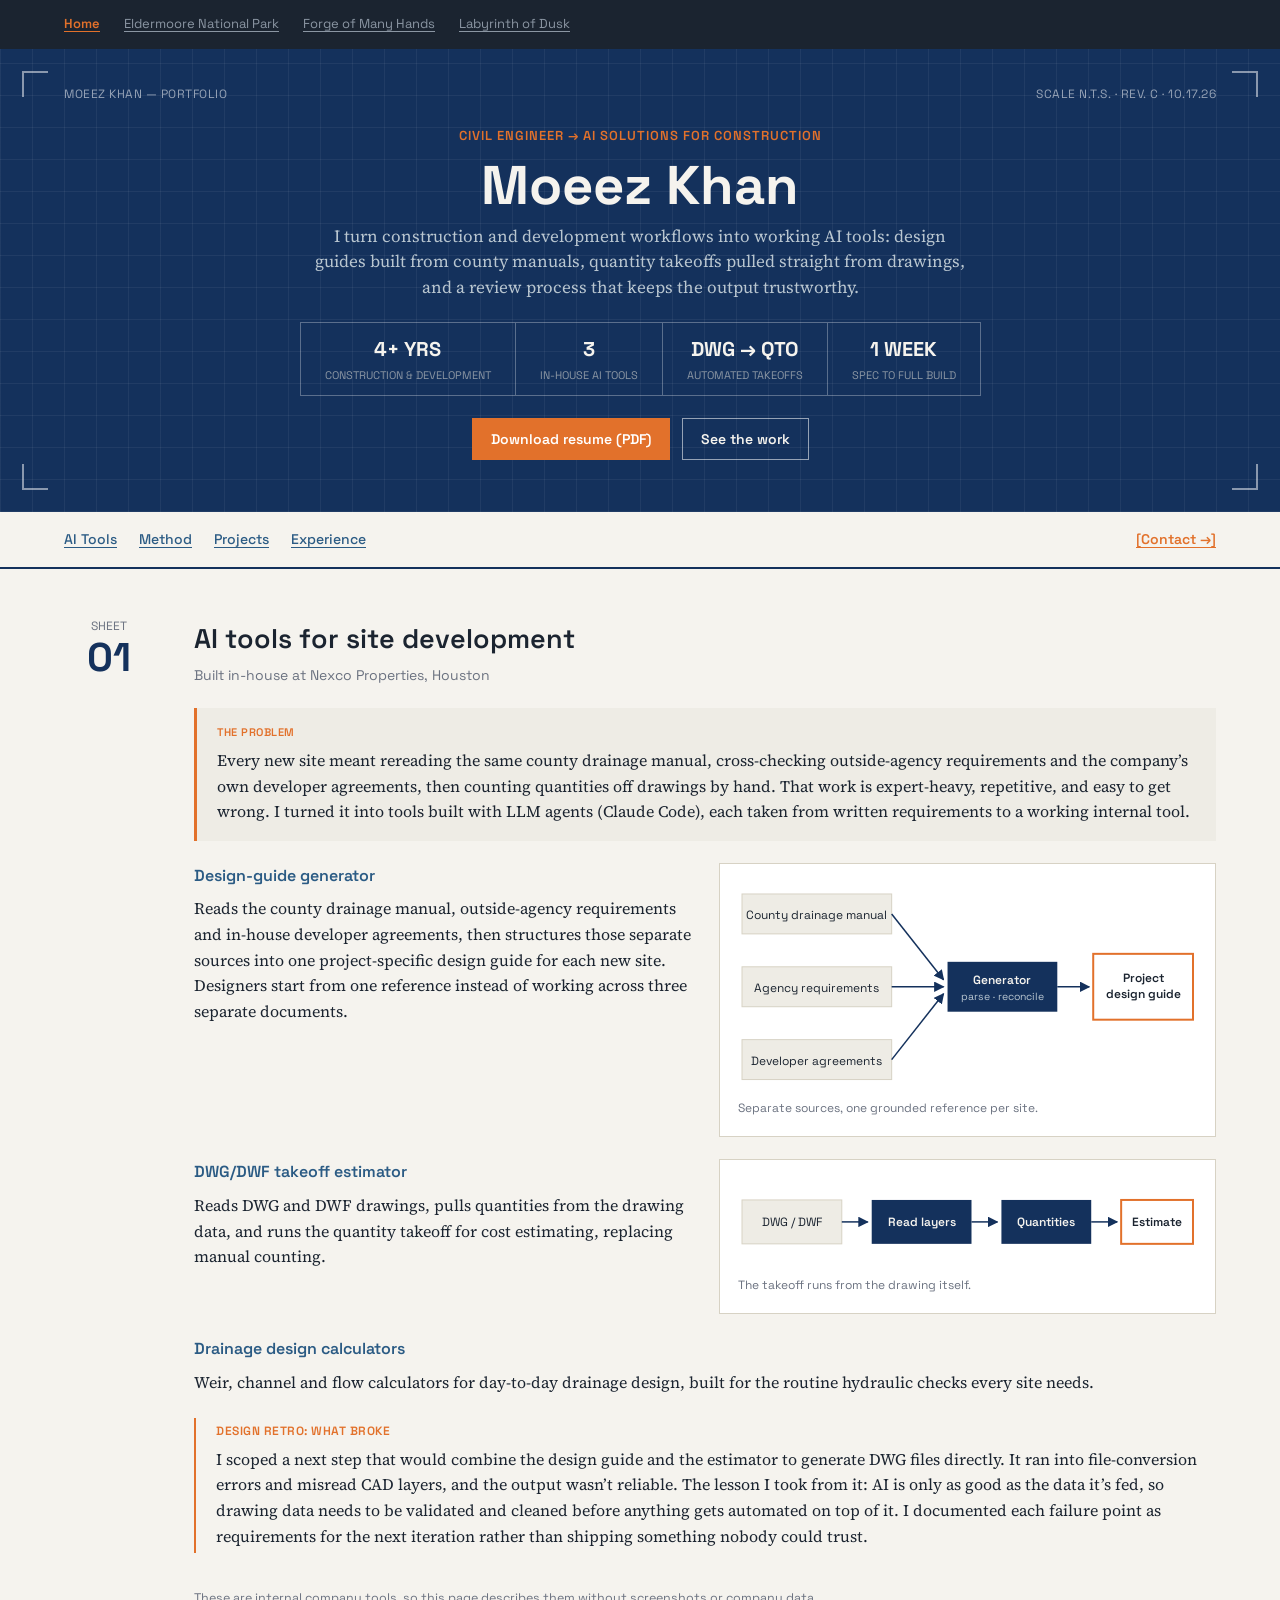
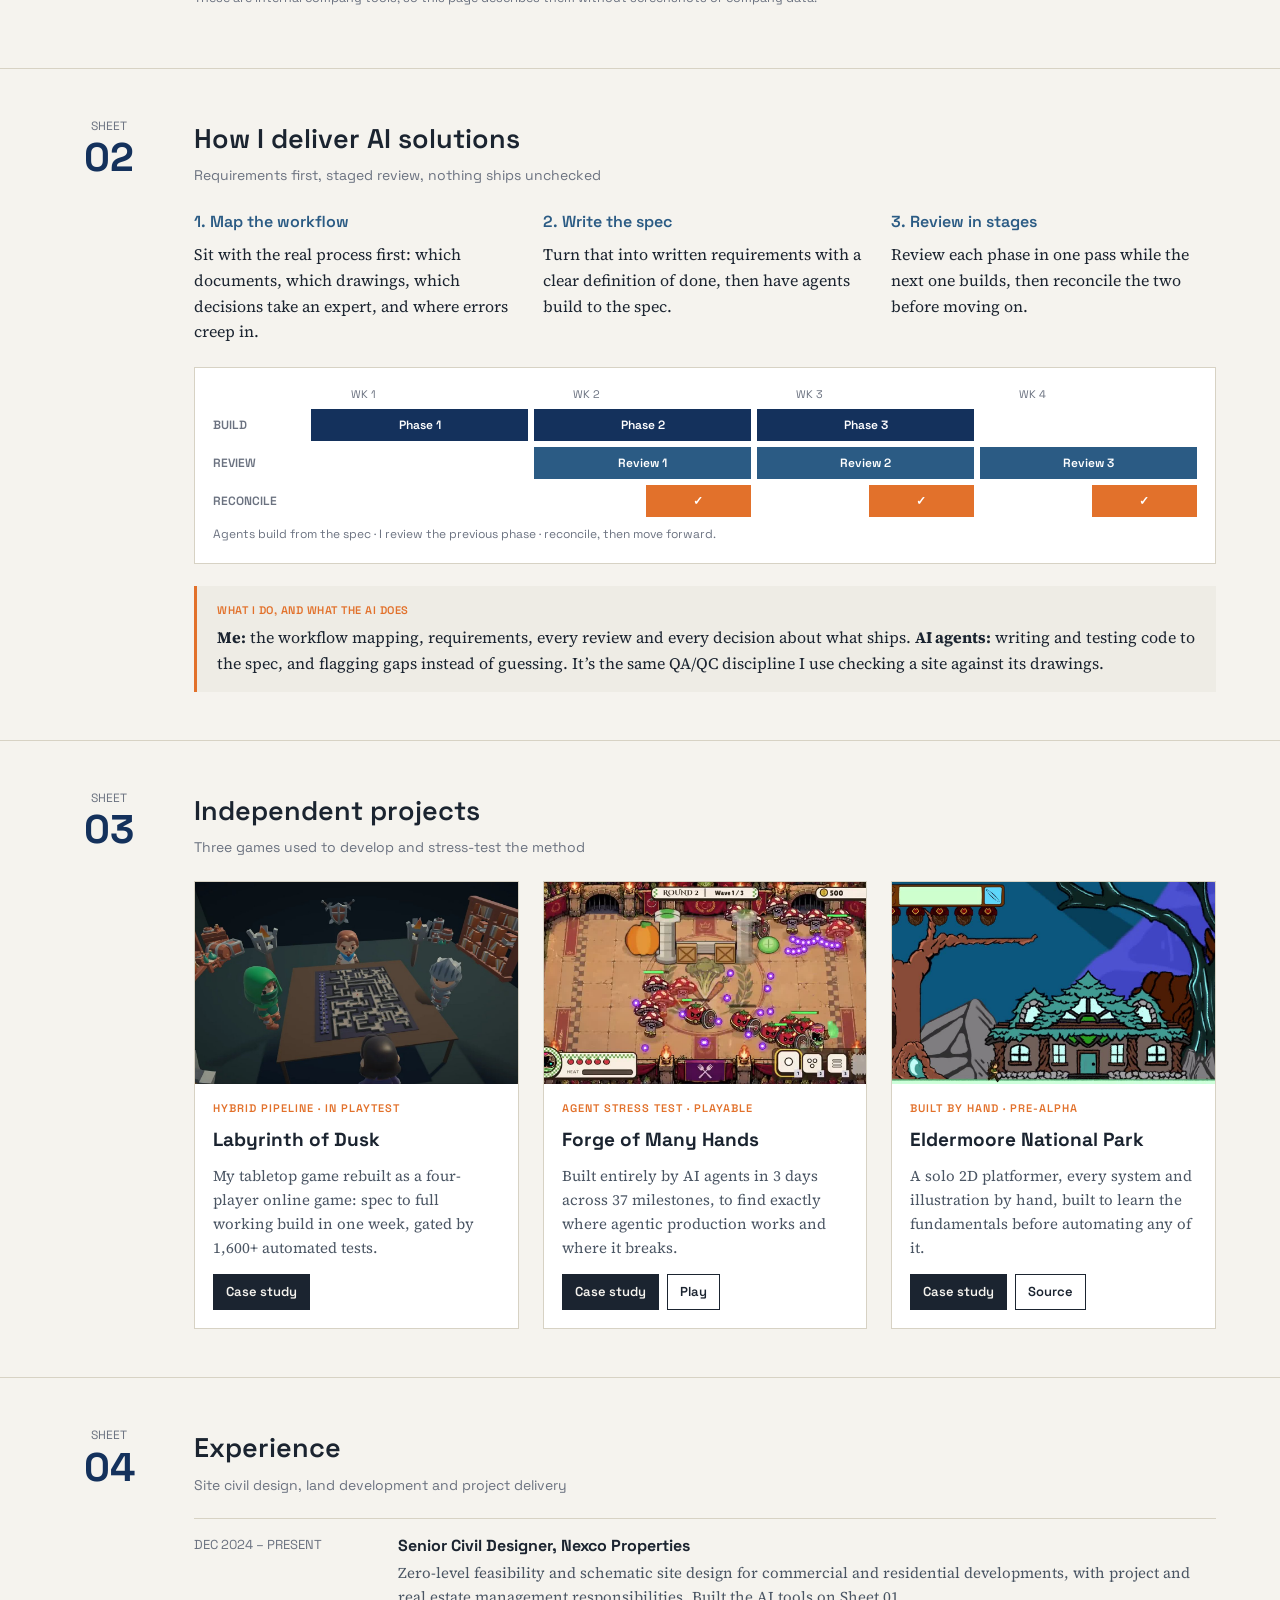
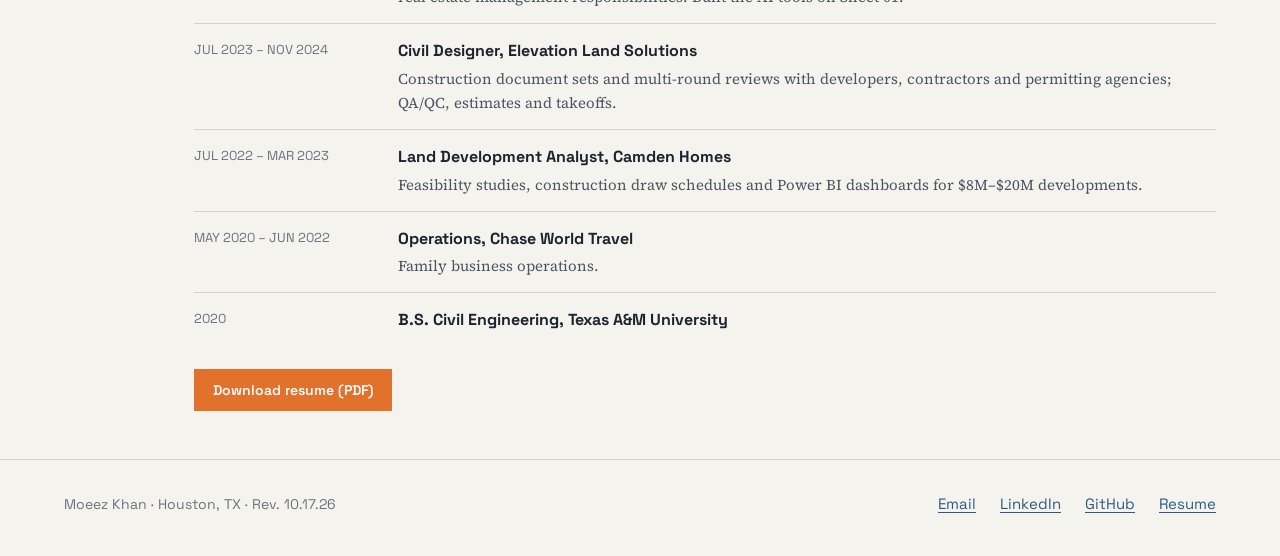
==== index.html @ 86e667e5 "Add files via upload" ====
<!DOCTYPE html>
<html lang="en">
<head>
<meta charset="utf-8">
<meta name="viewport" content="width=device-width, initial-scale=1, viewport-fit=cover">
<title>Moeez Khan — AI Solutions for Construction</title>
<meta name="description" content="Moeez Khan, civil engineer in Houston, TX, building AI tools for construction and development workflows: design guides from county manuals, quantity takeoffs from DWG drawings, and drainage design calculators.">
<meta property="og:title" content="Moeez Khan — AI Solutions for Construction">
<meta property="og:description" content="Civil engineer building AI tools for construction workflows.">
<meta property="og:image" content="assets/labyrinth.jpg">
<link rel="preconnect" href="https://fonts.googleapis.com">
<link rel="preconnect" href="https://fonts.gstatic.com" crossorigin>
<link href="https://fonts.googleapis.com/css2?family=Space+Grotesk:wght@400;500;600;700&family=Source+Serif+4:opsz,wght@8..60,400;8..60,600&display=swap" rel="stylesheet">
<style>
:root{
  --paper:#F5F3EE; --panel:#EEECE5; --ink:#1B2430; --blue:#14315C; --link:#2B5B84; --orange:#E2712B;
  --muted:#6B7280; --muted2:#4A5563; --line:#D7D2C4; --pale:#B9C6D0; --steel:#8B96A3;
  box-sizing:border-box; padding-top:env(safe-area-inset-top,0px); padding-bottom:env(safe-area-inset-bottom,0px);
}
*,*::before,*::after{box-sizing:inherit}
html{scroll-behavior:smooth;scroll-padding-top:calc(env(safe-area-inset-top,0px) + 64px)}
@media (prefers-reduced-motion:reduce){html{scroll-behavior:auto}}
body{margin:0;font-family:"Source Serif 4",Georgia,serif;background:var(--paper);color:var(--ink);font-size:16px;line-height:1.6}
body::before{content:"";position:fixed;inset:0 0 auto;height:env(safe-area-inset-top,0px);background:var(--paper);z-index:30}
a{color:var(--link);text-decoration:underline;text-underline-offset:3px}
a:hover{color:var(--ink)}
:focus-visible{outline:3px solid var(--orange);outline-offset:3px}
.mono{font-family:"Space Grotesk",system-ui,sans-serif}
h1,h2,h3{margin:0;font-family:"Space Grotesk",system-ui,sans-serif}
.page{max-width:1280px;margin:0 auto;background:var(--paper)}
.px{padding-left:64px;padding-right:64px}
@media (max-width:760px){.px{padding-left:20px;padding-right:20px}}

/* project switcher */
.switcher{display:flex;gap:24px;padding-top:14px;padding-bottom:14px;background:var(--ink);font-size:13px;overflow-x:auto;white-space:nowrap}
.switcher a{color:var(--steel)}
.switcher a.on{color:var(--orange);font-weight:600}

/* blueprint hero */
.hero{position:relative;background:var(--blue);
  background-image:repeating-linear-gradient(0deg,rgba(255,255,255,.055) 0 1px,transparent 1px 32px),repeating-linear-gradient(90deg,rgba(255,255,255,.055) 0 1px,transparent 1px 32px);
  padding-top:36px;padding-bottom:52px;display:flex;flex-direction:column;gap:22px}
.cm{position:absolute;width:26px;height:26px;border:0 solid rgba(255,255,255,.5)}
.cm.a{top:22px;left:22px;border-top-width:2px;border-left-width:2px}.cm.b{top:22px;right:22px;border-top-width:2px;border-right-width:2px}
.cm.c{bottom:22px;left:22px;border-bottom-width:2px;border-left-width:2px}.cm.d{bottom:22px;right:22px;border-bottom-width:2px;border-right-width:2px}
.tblock{display:flex;justify-content:space-between;gap:12px;flex-wrap:wrap;font-size:12px;color:rgba(255,255,255,.55);letter-spacing:.5px}
@media (max-width:760px){.tblock{padding:0 18px}}
.hero-c{display:flex;flex-direction:column;align-items:center;text-align:center;gap:10px}
.eyebrow{font-size:13px;color:var(--orange);letter-spacing:1px;font-weight:600}
.hero h1{font-weight:700;font-size:clamp(2.4rem,6vw,3.4rem);color:var(--paper);line-height:1.05}
.hero p{margin:0;font-size:17px;color:var(--pale);max-width:660px;line-height:1.5}
.strip{display:flex;justify-content:center;border:1px solid rgba(255,255,255,.3);align-self:center;flex-wrap:wrap;max-width:100%}
.strip div{padding:10px 24px;border-right:1px solid rgba(255,255,255,.3);text-align:center}
.strip div:last-child{border-right:none}
.strip b{display:block;font-size:20px;color:var(--paper);font-weight:700}
.strip small{display:block;font-size:11px;color:var(--steel);margin-top:2px}
@media (max-width:760px){.strip div{flex:1 1 45%;border-bottom:1px solid rgba(255,255,255,.3)}}
.actions{display:flex;gap:12px;justify-content:center;flex-wrap:wrap}
.btn{display:inline-block;font-family:"Space Grotesk",sans-serif;font-weight:600;font-size:14px;padding:9px 18px;text-decoration:none;background:var(--orange);color:#fff;border:1.5px solid var(--orange)}
.btn:hover{color:#fff;filter:brightness(1.07)}
.btn.ghost{background:transparent;border-color:rgba(255,255,255,.55);color:var(--paper)}
.btn.ink{background:var(--ink);border-color:var(--ink);color:var(--paper)}
.btn.out{background:transparent;border-color:var(--ink);color:var(--ink)}

/* sticky nav */
.snav{position:sticky;top:env(safe-area-inset-top,0px);z-index:20;display:flex;justify-content:space-between;align-items:center;gap:16px;padding-top:16px;padding-bottom:16px;background:var(--paper);border-bottom:2px solid var(--blue)}
.snav .links{display:flex;gap:22px;overflow-x:auto;white-space:nowrap}
.snav a{font-size:14px;font-weight:500}
.snav .ct{font-size:14px;font-weight:600;color:var(--orange);white-space:nowrap}

/* sheets */
.sheet{padding-top:48px;padding-bottom:48px;display:flex;gap:40px;border-bottom:1px solid var(--line)}
.sno{width:90px;flex-shrink:0;display:flex;flex-direction:column;align-items:center}
.sno small{font-size:12px;color:var(--muted)}
.sno b{font-size:40px;font-weight:700;color:var(--blue);line-height:1.1}
.sbody{flex-grow:1;min-width:0;display:flex;flex-direction:column;gap:22px}
.sbody h2{font-size:27px;font-weight:600;margin-bottom:4px}
.sub{margin:0;font-size:14px;color:var(--muted)}
@media (max-width:760px){.sheet{flex-direction:column;gap:8px}.sno{flex-direction:row;gap:8px;align-items:baseline;width:auto}.sno b{font-size:28px}}
.callout{background:var(--panel);border-left:3px solid var(--orange);padding:16px 20px}
.callout .lab,.retro .lab{font-size:11px;font-weight:600;color:var(--orange);letter-spacing:.5px;margin-bottom:6px}
.callout p,.retro p{margin:0}
.retro{border-left:2px solid var(--orange);padding:4px 0 4px 20px}
.retro .lab{font-size:12px}
h3.bl{font-size:16px;font-weight:600;color:var(--link);margin:0 0 8px}
.grid2{display:grid;grid-template-columns:1fr 1fr;gap:28px}
.grid3{display:grid;grid-template-columns:repeat(3,1fr);gap:24px}
@media (max-width:900px){.grid2,.grid3{grid-template-columns:1fr}}
.fig{background:#fff;border:1px solid var(--line);padding:18px}
.fig svg{display:block;width:100%;height:auto}
.fig .cap{font-family:"Space Grotesk",sans-serif;font-size:12px;color:var(--muted);margin-top:8px}
.note{font-family:"Space Grotesk",sans-serif;font-size:12.5px;color:var(--muted)}

/* projects */
.card{background:#fff;border:1px solid var(--line);display:flex;flex-direction:column}
.card img{display:block;width:100%;aspect-ratio:16/10;object-fit:cover;background:var(--blue)}
.card .in{padding:16px 18px 18px;display:flex;flex-direction:column;gap:8px;flex-grow:1}
.card .eyebrow{font-size:11px}
.card h3{font-size:19px}
.card p{margin:0;font-size:15px;color:var(--muted2);flex-grow:1}
.card .row{display:flex;gap:8px;flex-wrap:wrap;margin-top:6px}
.card .btn{font-size:13px;padding:7px 12px}

/* pipeline */
.scroll-x{overflow-x:auto}
.pg{display:grid;grid-template-columns:92px repeat(8,minmax(56px,1fr));gap:6px;align-items:center;min-width:620px}
.pg .lab{font-family:"Space Grotesk",sans-serif;font-size:12px;font-weight:600;color:var(--muted)}
.pg .tick{font-family:"Space Grotesk",sans-serif;font-size:11px;color:var(--muted);text-align:center}
.bar{height:32px;display:flex;align-items:center;justify-content:center;font-family:"Space Grotesk",sans-serif;font-size:12px;font-weight:600;color:#fff}
.bar.b{background:var(--blue)}.bar.r{background:var(--link)}.bar.x{background:var(--orange)}

/* experience */
.exp .r{display:grid;grid-template-columns:180px 1fr;gap:24px;padding:14px 0;border-top:1px solid var(--line)}
.exp .w{font-family:"Space Grotesk",sans-serif;font-size:13px;color:var(--muted);padding-top:2px}
.exp b{font-family:"Space Grotesk",sans-serif}
.exp p{margin:3px 0 0;color:var(--muted2);font-size:15px}
@media (max-width:640px){.exp .r{grid-template-columns:1fr;gap:2px}}

footer{padding-top:32px;padding-bottom:40px;display:flex;justify-content:space-between;align-items:center;flex-wrap:wrap;gap:16px}
footer .links{display:flex;gap:24px;flex-wrap:wrap}
footer a{font-size:15px}
</style>
</head>
<body>
<div class="page">

  <nav class="switcher mono px" aria-label="Pages">
    <a href="index.html" class="on">Home</a>
    <a href="eldermoore/index.html">Eldermoore National Park</a>
    <a href="forge/index.html">Forge of Many Hands</a>
    <a href="labyrinth/index.html">Labyrinth of Dusk</a>
  </nav>

  <header class="hero px">
    <span class="cm a"></span><span class="cm b"></span><span class="cm c"></span><span class="cm d"></span>
    <div class="tblock mono"><span>MOEEZ KHAN — PORTFOLIO</span><span>SCALE N.T.S. · REV. C · 10.17.26</span></div>
    <div class="hero-c">
      <div class="eyebrow mono">CIVIL ENGINEER → AI SOLUTIONS FOR CONSTRUCTION</div>
      <h1>Moeez Khan</h1>
      <p>I turn construction and development workflows into working AI tools: design guides built from county manuals, quantity takeoffs pulled straight from drawings, and a review process that keeps the output trustworthy.</p>
    </div>
    <div class="strip mono">
      <div><b>4+ YRS</b><small>CONSTRUCTION &amp; DEVELOPMENT</small></div>
      <div><b>3</b><small>IN-HOUSE AI TOOLS</small></div>
      <div><b>DWG → QTO</b><small>AUTOMATED TAKEOFFS</small></div>
      <div><b>1 WEEK</b><small>SPEC TO FULL BUILD</small></div>
    </div>
    <div class="actions">
      <a class="btn" href="resume.pdf" download="Moeez_Khan_Resume.pdf">Download resume (PDF)</a>
      <a class="btn ghost" href="#tools">See the work</a>
    </div>
  </header>

  <div class="snav mono px">
    <div class="links"><a href="#tools">AI Tools</a><a href="#method">Method</a><a href="#projects">Projects</a><a href="#experience">Experience</a></div>
    <a class="ct" href="#contact">[Contact →]</a>
  </div>

  <main>
    <!-- SHEET 01 -->
    <section id="tools" class="sheet px">
      <div class="sno mono"><small>SHEET</small><b>01</b></div>
      <div class="sbody">
        <div><h2>AI tools for site development</h2><p class="sub mono">Built in-house at Nexco Properties, Houston</p></div>
        <div class="callout">
          <div class="lab mono">THE PROBLEM</div>
          <p>Every new site meant rereading the same county drainage manual, cross-checking outside-agency requirements and the company’s own developer agreements, then counting quantities off drawings by hand. That work is expert-heavy, repetitive, and easy to get wrong. I turned it into tools built with LLM agents (Claude Code), each taken from written requirements to a working internal tool.</p>
        </div>
        <div class="grid2">
          <div>
            <h3 class="bl mono">Design-guide generator</h3>
            <p style="margin:0">Reads the county drainage manual, outside-agency requirements and in-house developer agreements, then structures those separate sources into one project-specific design guide for each new site. Designers start from one reference instead of working across three separate documents.</p>
          </div>
          <div class="fig">
            <svg viewBox="0 0 460 210" role="img" aria-label="Three sources feed the generator, which outputs a project design guide">
              <defs><marker id="ah" viewBox="0 0 10 10" refX="9" refY="5" markerWidth="7" markerHeight="7" orient="auto"><path d="M0 0L10 5L0 10z" fill="#14315C"/></marker></defs>
              <g font-family="Space Grotesk, sans-serif" font-size="12">
                <rect x="4" y="12" width="150" height="40" fill="#EEECE5" stroke="#D7D2C4"/><text x="79" y="37" text-anchor="middle" fill="#1B2430">County drainage manual</text>
                <rect x="4" y="85" width="150" height="40" fill="#EEECE5" stroke="#D7D2C4"/><text x="79" y="110" text-anchor="middle" fill="#1B2430">Agency requirements</text>
                <rect x="4" y="158" width="150" height="40" fill="#EEECE5" stroke="#D7D2C4"/><text x="79" y="183" text-anchor="middle" fill="#1B2430">Developer agreements</text>
                <path d="M154 32 L206 98" stroke="#14315C" stroke-width="1.5" fill="none" marker-end="url(#ah)"/>
                <path d="M154 105 L206 105" stroke="#14315C" stroke-width="1.5" fill="none" marker-end="url(#ah)"/>
                <path d="M154 178 L206 112" stroke="#14315C" stroke-width="1.5" fill="none" marker-end="url(#ah)"/>
                <rect x="210" y="80" width="110" height="50" fill="#14315C"/><text x="265" y="102" text-anchor="middle" fill="#F5F3EE" font-weight="600">Generator</text><text x="265" y="118" text-anchor="middle" fill="#B9C6D0" font-size="10.5">parse · reconcile</text>
                <path d="M320 105 L352 105" stroke="#14315C" stroke-width="1.5" fill="none" marker-end="url(#ah)"/>
                <rect x="356" y="72" width="100" height="66" fill="#fff" stroke="#E2712B" stroke-width="2"/><text x="406" y="100" text-anchor="middle" fill="#1B2430" font-weight="600">Project</text><text x="406" y="116" text-anchor="middle" fill="#1B2430" font-weight="600">design guide</text>
              </g>
            </svg>
            <div class="cap">Separate sources, one grounded reference per site.</div>
          </div>
        </div>
        <div class="grid2">
          <div>
            <h3 class="bl mono">DWG/DWF takeoff estimator</h3>
            <p style="margin:0">Reads DWG and DWF drawings, pulls quantities from the drawing data, and runs the quantity takeoff for cost estimating, replacing manual counting.</p>
          </div>
          <div class="fig">
            <svg viewBox="0 0 460 90" role="img" aria-label="Drawing to quantities to cost estimate">
              <defs><marker id="ah2" viewBox="0 0 10 10" refX="9" refY="5" markerWidth="7" markerHeight="7" orient="auto"><path d="M0 0L10 5L0 10z" fill="#14315C"/></marker></defs>
              <g font-family="Space Grotesk, sans-serif" font-size="12" text-anchor="middle">
                <rect x="4" y="22" width="100" height="44" fill="#EEECE5" stroke="#D7D2C4"/><text x="54" y="48" fill="#1B2430">DWG / DWF</text>
                <path d="M104 44 L130 44" stroke="#14315C" stroke-width="1.5" marker-end="url(#ah2)"/>
                <rect x="134" y="22" width="100" height="44" fill="#14315C"/><text x="184" y="48" fill="#F5F3EE" font-weight="600">Read layers</text>
                <path d="M234 44 L260 44" stroke="#14315C" stroke-width="1.5" marker-end="url(#ah2)"/>
                <rect x="264" y="22" width="90" height="44" fill="#14315C"/><text x="309" y="48" fill="#F5F3EE" font-weight="600">Quantities</text>
                <path d="M354 44 L380 44" stroke="#14315C" stroke-width="1.5" marker-end="url(#ah2)"/>
                <rect x="384" y="22" width="72" height="44" fill="#fff" stroke="#E2712B" stroke-width="2"/><text x="420" y="48" fill="#1B2430" font-weight="600">Estimate</text>
              </g>
            </svg>
            <div class="cap">The takeoff runs from the drawing itself.</div>
          </div>
        </div>
        <div>
          <h3 class="bl mono">Drainage design calculators</h3>
          <p style="margin:0">Weir, channel and flow calculators for day-to-day drainage design, built for the routine hydraulic checks every site needs.</p>
        </div>
        <div class="retro">
          <div class="lab mono">DESIGN RETRO: WHAT BROKE</div>
          <p>I scoped a next step that would combine the design guide and the estimator to generate DWG files directly. It ran into file-conversion errors and misread CAD layers, and the output wasn’t reliable. The lesson I took from it: AI is only as good as the data it’s fed, so drawing data needs to be validated and cleaned before anything gets automated on top of it. I documented each failure point as requirements for the next iteration rather than shipping something nobody could trust.</p>
        </div>
        <p class="note">These are internal company tools, so this page describes them without screenshots or company data.</p>
      </div>
    </section>

    <!-- SHEET 02 -->
    <section id="method" class="sheet px">
      <div class="sno mono"><small>SHEET</small><b>02</b></div>
      <div class="sbody">
        <div><h2>How I deliver AI solutions</h2><p class="sub mono">Requirements first, staged review, nothing ships unchecked</p></div>
        <div class="grid3">
          <div><h3 class="bl mono">1. Map the workflow</h3><p style="margin:0">Sit with the real process first: which documents, which drawings, which decisions take an expert, and where errors creep in.</p></div>
          <div><h3 class="bl mono">2. Write the spec</h3><p style="margin:0">Turn that into written requirements with a clear definition of done, then have agents build to the spec.</p></div>
          <div><h3 class="bl mono">3. Review in stages</h3><p style="margin:0">Review each phase in one pass while the next one builds, then reconcile the two before moving on.</p></div>
        </div>
        <div class="fig">
          <div class="scroll-x">
            <div class="pg" role="img" aria-label="Each phase is reviewed while the next builds, then reconciled">
              <span></span><span class="tick">WK 1</span><span class="tick"></span><span class="tick">WK 2</span><span class="tick"></span><span class="tick">WK 3</span><span class="tick"></span><span class="tick">WK 4</span><span class="tick"></span>
              <span class="lab">BUILD</span><div class="bar b" style="grid-column:span 2">Phase 1</div><div class="bar b" style="grid-column:span 2">Phase 2</div><div class="bar b" style="grid-column:span 2">Phase 3</div><span style="grid-column:span 2"></span>
              <span class="lab">REVIEW</span><span style="grid-column:span 2"></span><div class="bar r" style="grid-column:span 2">Review 1</div><div class="bar r" style="grid-column:span 2">Review 2</div><div class="bar r" style="grid-column:span 2">Review 3</div>
              <span class="lab">RECONCILE</span><span style="grid-column:span 3"></span><div class="bar x">✓</div><span></span><div class="bar x">✓</div><span></span><div class="bar x">✓</div>
            </div>
          </div>
          <div class="cap">Agents build from the spec · I review the previous phase · reconcile, then move forward.</div>
        </div>
        <div class="callout">
          <div class="lab mono">WHAT I DO, AND WHAT THE AI DOES</div>
          <p><b>Me:</b> the workflow mapping, requirements, every review and every decision about what ships. <b>AI agents:</b> writing and testing code to the spec, and flagging gaps instead of guessing. It’s the same QA/QC discipline I use checking a site against its drawings.</p>
        </div>
      </div>
    </section>

    <!-- SHEET 03 -->
    <section id="projects" class="sheet px">
      <div class="sno mono"><small>SHEET</small><b>03</b></div>
      <div class="sbody">
        <div><h2>Independent projects</h2><p class="sub mono">Three games used to develop and stress-test the method</p></div>
        <div class="grid3">
          <article class="card">
            <img src="[data-uri]" alt="Labyrinth of Dusk: four characters around a maze board" loading="lazy">
            <div class="in">
              <div class="eyebrow mono">HYBRID PIPELINE · IN PLAYTEST</div>
              <h3>Labyrinth of Dusk</h3>
              <p>My tabletop game rebuilt as a four-player online game: spec to full working build in one week, gated by 1,600+ automated tests.</p>
              <div class="row"><a class="btn ink" href="labyrinth/index.html">Case study</a></div>
            </div>
          </article>
          <article class="card">
            <img src="[data-uri]" alt="Forge of Many Hands: bullet-hell arena gameplay" loading="lazy">
            <div class="in">
              <div class="eyebrow mono">AGENT STRESS TEST · PLAYABLE</div>
              <h3>Forge of Many Hands</h3>
              <p>Built entirely by AI agents in 3 days across 37 milestones, to find exactly where agentic production works and where it breaks.</p>
              <div class="row"><a class="btn ink" href="forge/index.html">Case study</a><a class="btn out" href="https://moeezkhan0025-bit.itch.io/a-forge-of-many-hands" target="_blank" rel="noopener">Play</a></div>
            </div>
          </article>
          <article class="card">
            <img src="[data-uri]" alt="Eldermoore National Park: hand-drawn forest cabin" loading="lazy">
            <div class="in">
              <div class="eyebrow mono">BUILT BY HAND · PRE-ALPHA</div>
              <h3>Eldermoore National Park</h3>
              <p>A solo 2D platformer, every system and illustration by hand, built to learn the fundamentals before automating any of it.</p>
              <div class="row"><a class="btn ink" href="eldermoore/index.html">Case study</a><a class="btn out" href="https://github.com/moeezkhan0025-bit/Eldermoore-National-Park" target="_blank" rel="noopener">Source</a></div>
            </div>
          </article>
        </div>
      </div>
    </section>

    <!-- SHEET 04 -->
    <section id="experience" class="sheet px">
      <div class="sno mono"><small>SHEET</small><b>04</b></div>
      <div class="sbody">
        <div><h2>Experience</h2><p class="sub mono">Site civil design, land development and project delivery</p></div>
        <div class="exp">
          <div class="r"><div class="w">DEC 2024 – PRESENT</div><div><b>Senior Civil Designer, Nexco Properties</b><p>Zero-level feasibility and schematic site design for commercial and residential developments, with project and real estate management responsibilities. Built the AI tools on Sheet 01.</p></div></div>
          <div class="r"><div class="w">JUL 2023 – NOV 2024</div><div><b>Civil Designer, Elevation Land Solutions</b><p>Construction document sets and multi-round reviews with developers, contractors and permitting agencies; QA/QC, estimates and takeoffs.</p></div></div>
          <div class="r"><div class="w">JUL 2022 – MAR 2023</div><div><b>Land Development Analyst, Camden Homes</b><p>Feasibility studies, construction draw schedules and Power BI dashboards for $8M–$20M developments.</p></div></div>
          <div class="r"><div class="w">MAY 2020 – JUN 2022</div><div><b>Operations, Chase World Travel</b><p>Family business operations.</p></div></div>
          <div class="r"><div class="w">2020</div><div><b>B.S. Civil Engineering, Texas A&amp;M University</b></div></div>
        </div>
        <div><a class="btn" href="resume.pdf" download="Moeez_Khan_Resume.pdf">Download resume (PDF)</a></div>
      </div>
    </section>
  </main>

  <footer id="contact" class="px">
    <div class="mono" style="font-size:14px;color:var(--muted)">Moeez Khan · Houston, TX · Rev. 10.17.26</div>
    <div class="links mono">
      <a href="mailto:Moeez.khan.0025@gmail.com">Email</a>
      <a href="https://www.linkedin.com/in/moeezkhan00" target="_blank" rel="noopener">LinkedIn</a>
      <a href="https://github.com/moeezkhan0025-bit" target="_blank" rel="noopener">GitHub</a>
      <a href="resume.pdf" download="Moeez_Khan_Resume.pdf">Resume</a>
    </div>
  </footer>
</div>
</body>
</html>
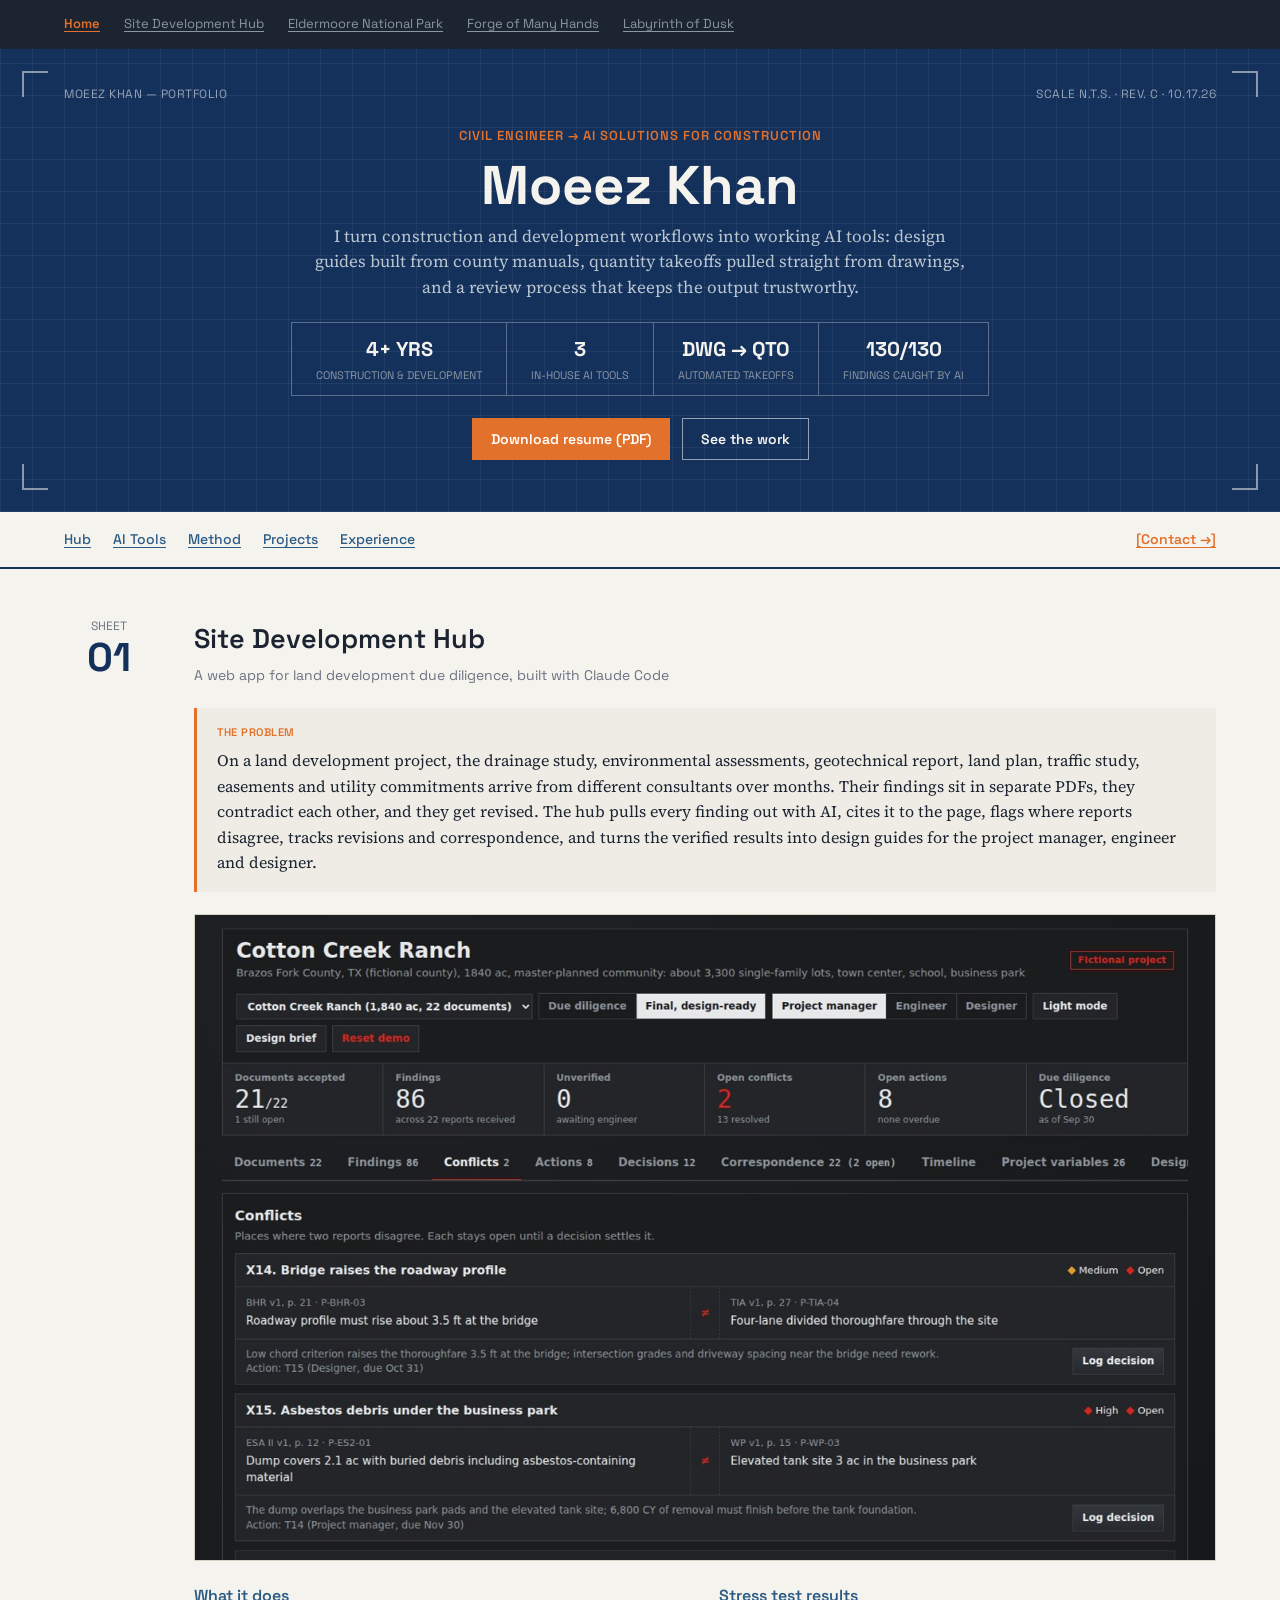
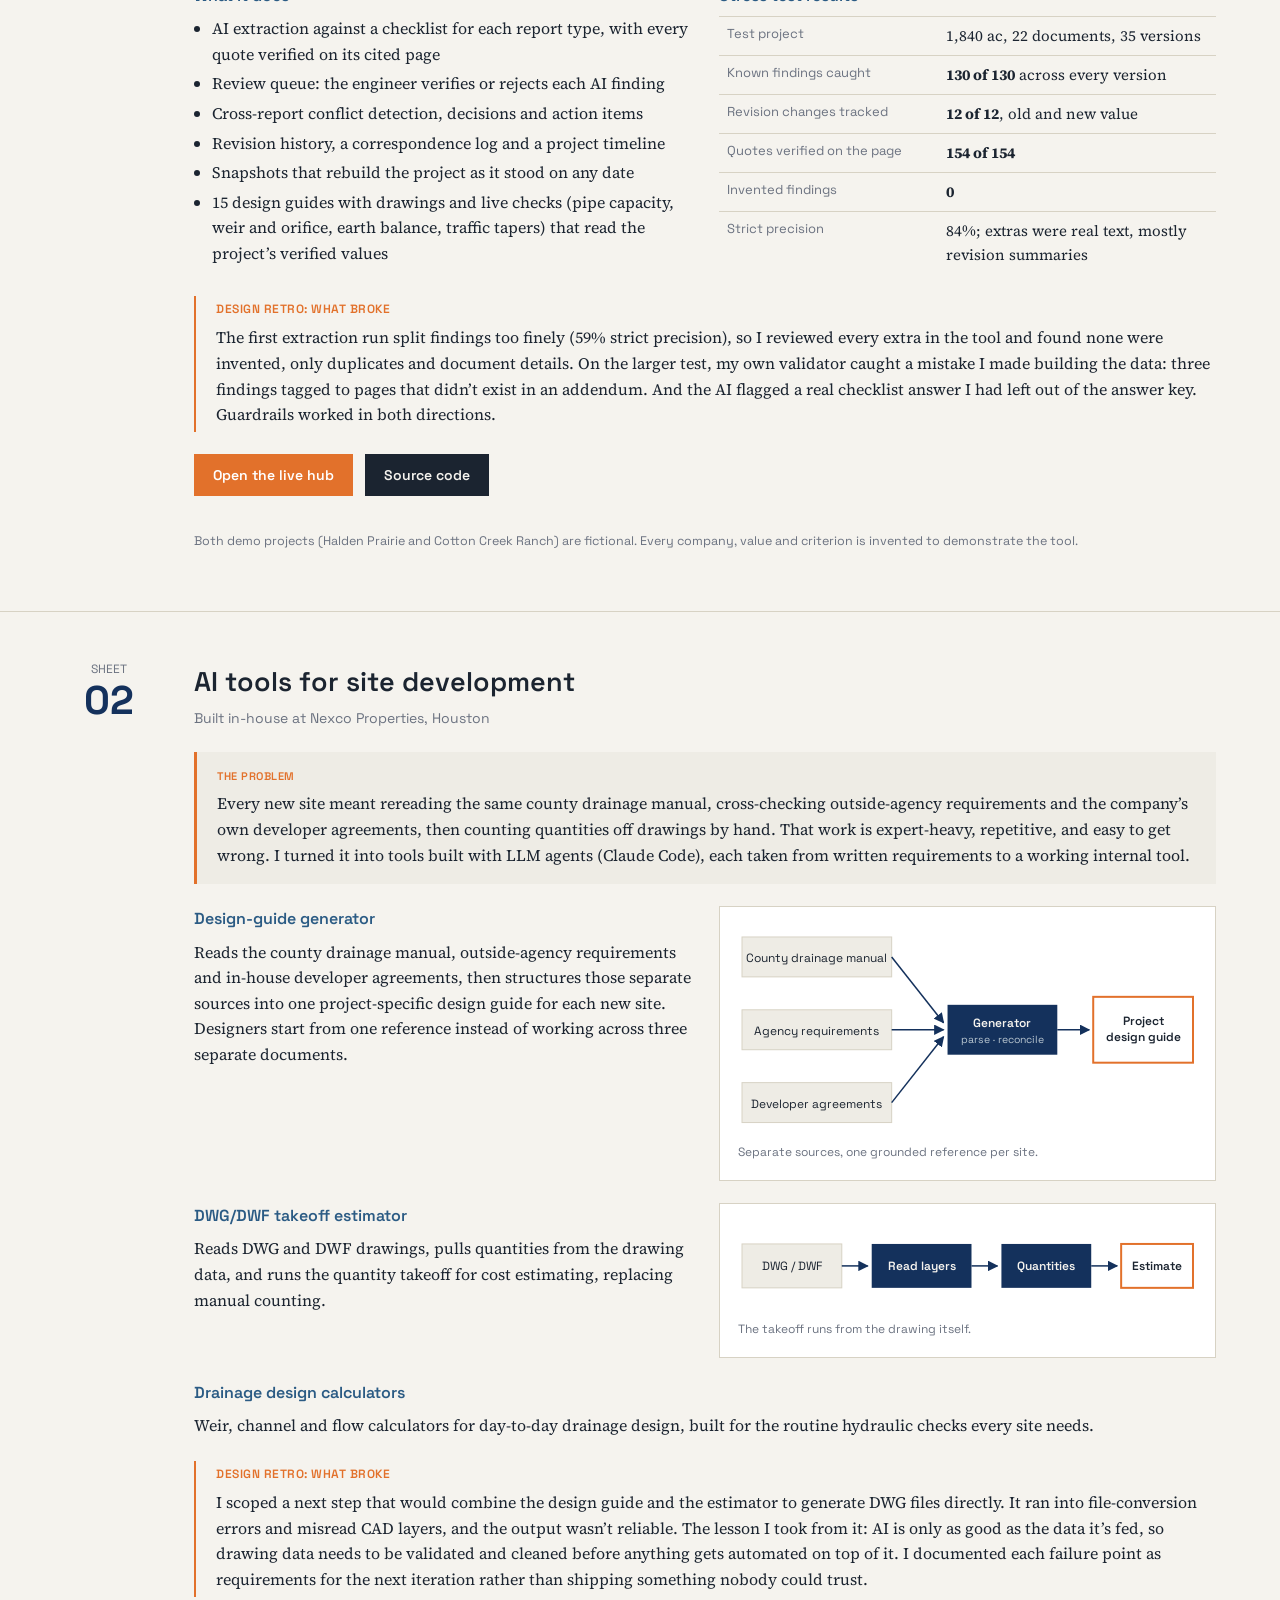
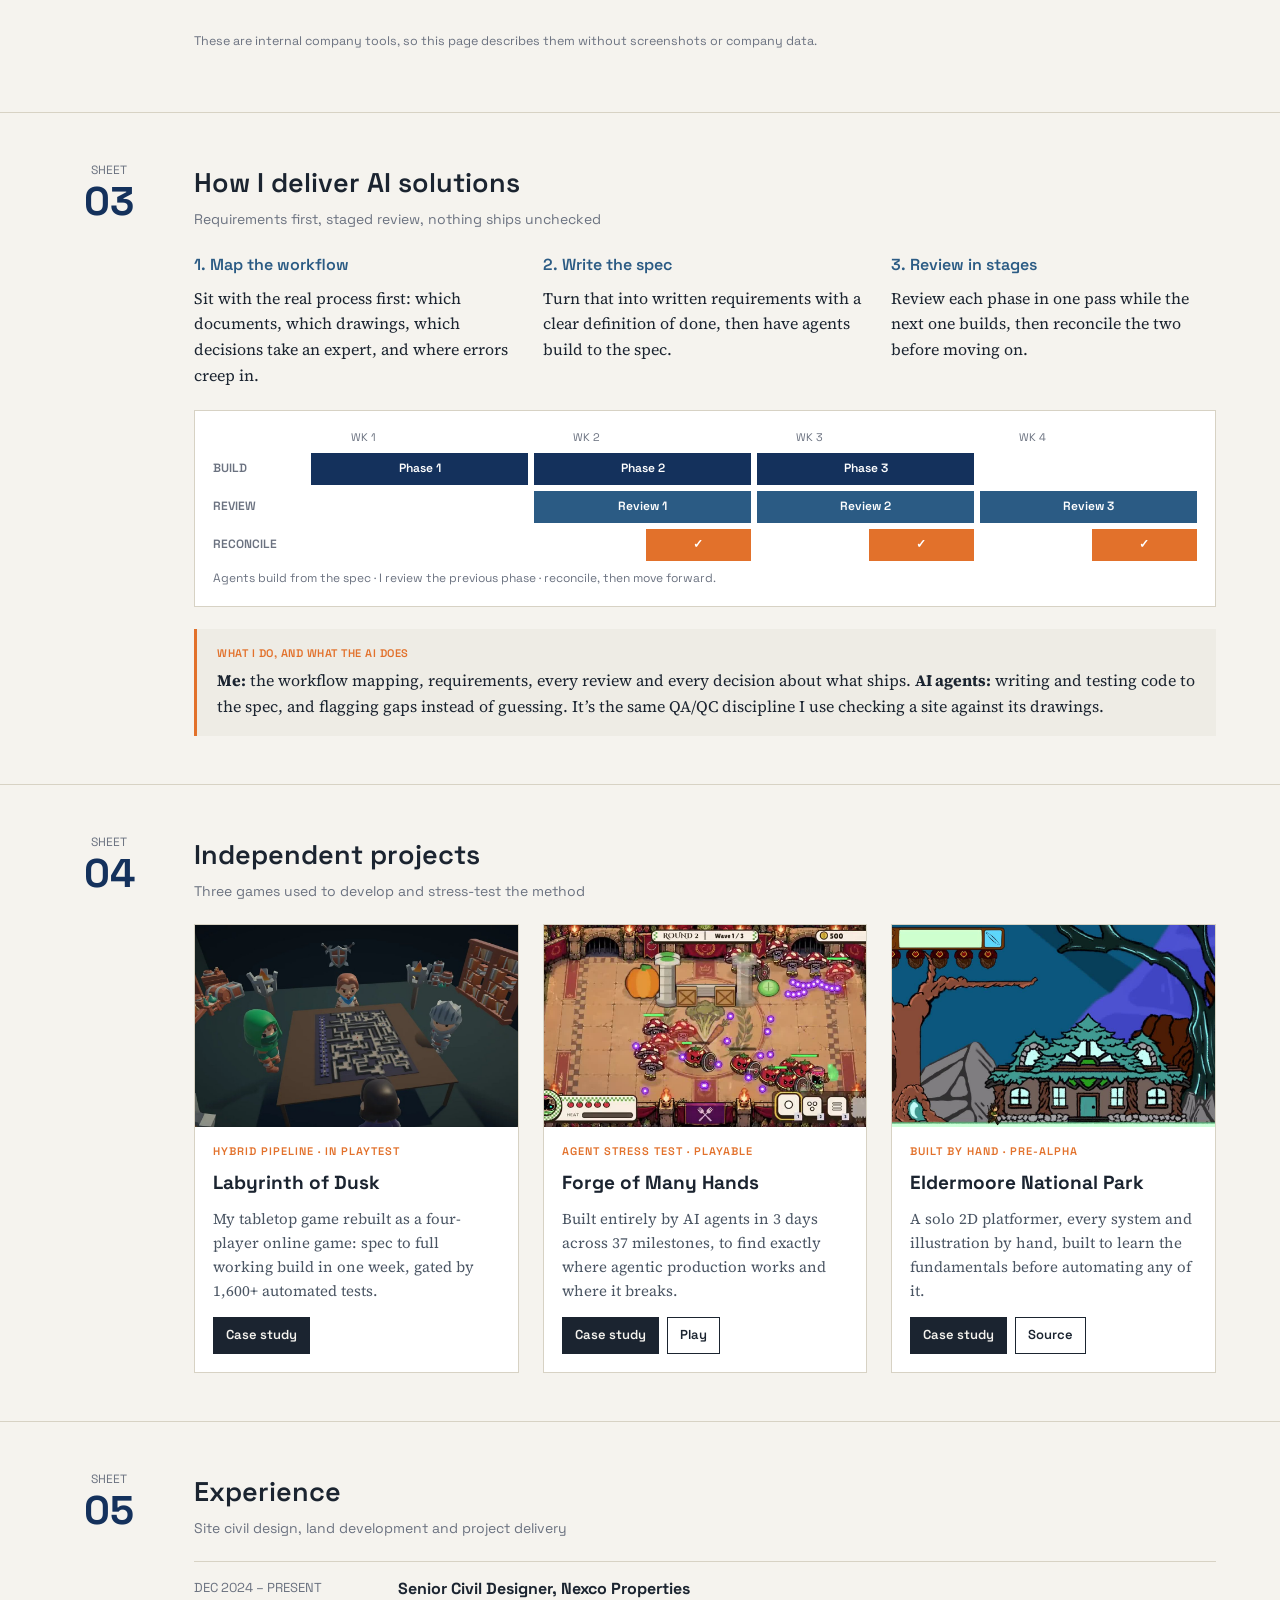
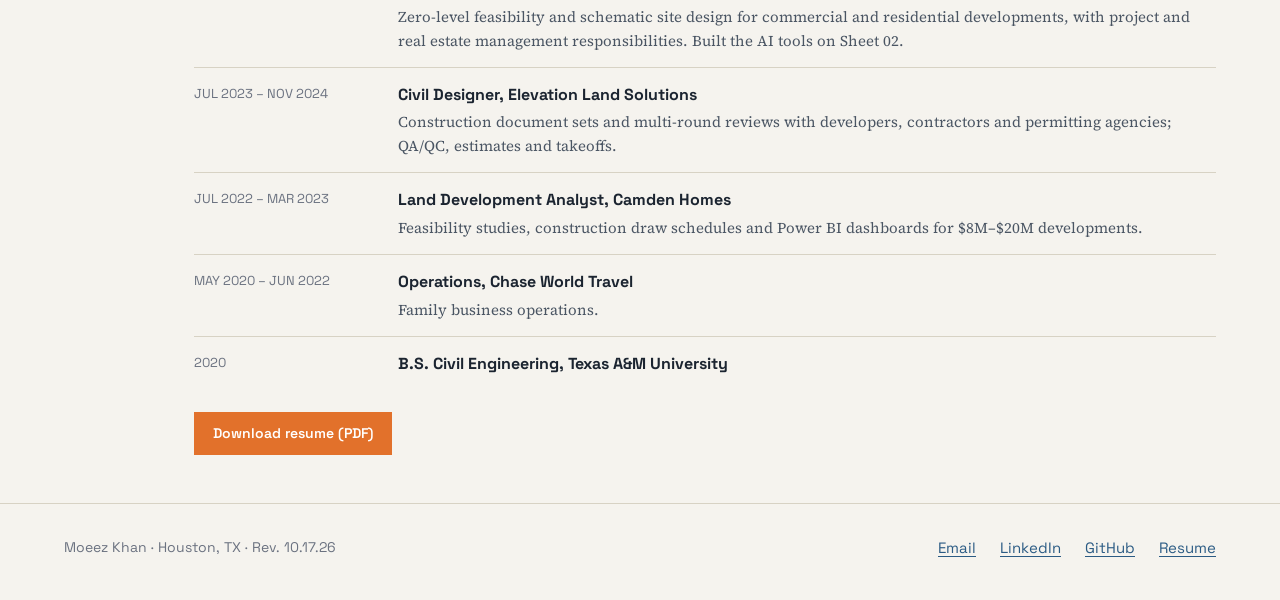
==== commit 91b9d8f3: "Add files via upload" ====
--- a/index.html
+++ b/index.html
@@ -116,6 +116,9 @@
 .exp p{margin:3px 0 0;color:var(--muted2);font-size:15px}
 @media (max-width:640px){.exp .r{grid-template-columns:1fr;gap:2px}}
 
+.shot{display:block;border:1px solid var(--line)}.shot img{display:block;width:100%;height:auto}
+ul.tight{margin:0;padding-left:18px}ul.tight li{margin:4px 0}
+table.res{width:100%;border-collapse:collapse;font-size:15px}table.res td{border-top:1px solid var(--line);padding:7px 8px;vertical-align:top}table.res td:first-child{color:var(--muted);font-family:"Space Grotesk",sans-serif;font-size:13px;width:44%}
 footer{padding-top:32px;padding-bottom:40px;display:flex;justify-content:space-between;align-items:center;flex-wrap:wrap;gap:16px}
 footer .links{display:flex;gap:24px;flex-wrap:wrap}
 footer a{font-size:15px}
@@ -126,6 +129,7 @@
 
   <nav class="switcher mono px" aria-label="Pages">
     <a href="index.html" class="on">Home</a>
+    <a href="hub/index.html">Site Development Hub</a>
     <a href="eldermoore/index.html">Eldermoore National Park</a>
     <a href="forge/index.html">Forge of Many Hands</a>
     <a href="labyrinth/index.html">Labyrinth of Dusk</a>
@@ -143,23 +147,66 @@
       <div><b>4+ YRS</b><small>CONSTRUCTION &amp; DEVELOPMENT</small></div>
       <div><b>3</b><small>IN-HOUSE AI TOOLS</small></div>
       <div><b>DWG → QTO</b><small>AUTOMATED TAKEOFFS</small></div>
-      <div><b>1 WEEK</b><small>SPEC TO FULL BUILD</small></div>
+      <div><b>130/130</b><small>FINDINGS CAUGHT BY AI</small></div>
     </div>
     <div class="actions">
       <a class="btn" href="resume.pdf" download="Moeez_Khan_Resume.pdf">Download resume (PDF)</a>
-      <a class="btn ghost" href="#tools">See the work</a>
+      <a class="btn ghost" href="#hub">See the work</a>
     </div>
   </header>
 
   <div class="snav mono px">
-    <div class="links"><a href="#tools">AI Tools</a><a href="#method">Method</a><a href="#projects">Projects</a><a href="#experience">Experience</a></div>
+    <div class="links"><a href="#hub">Hub</a><a href="#tools">AI Tools</a><a href="#method">Method</a><a href="#projects">Projects</a><a href="#experience">Experience</a></div>
     <a class="ct" href="#contact">[Contact →]</a>
   </div>
 
   <main>
     <!-- SHEET 01 -->
+    <section id="hub" class="sheet px">
+      <div class="sno mono"><small>SHEET</small><b>01</b></div>
+      <div class="sbody">
+        <div><h2>Site Development Hub</h2><p class="sub mono">A web app for land development due diligence, built with Claude Code</p></div>
+        <div class="callout">
+          <div class="lab mono">THE PROBLEM</div>
+          <p>On a land development project, the drainage study, environmental assessments, geotechnical report, land plan, traffic study, easements and utility commitments arrive from different consultants over months. Their findings sit in separate PDFs, they contradict each other, and they get revised. The hub pulls every finding out with AI, cites it to the page, flags where reports disagree, tracks revisions and correspondence, and turns the verified results into design guides for the project manager, engineer and designer.</p>
+        </div>
+        <a href="hub/index.html" class="shot"><img src="[data-uri]" alt="The Site Development Hub showing Cotton Creek Ranch: status strip, tabs and two open conflicts between reports" loading="lazy"></a>
+        <div class="grid2">
+          <div>
+            <h3 class="bl mono">What it does</h3>
+            <ul class="tight">
+              <li>AI extraction against a checklist for each report type, with every quote verified on its cited page</li>
+              <li>Review queue: the engineer verifies or rejects each AI finding</li>
+              <li>Cross-report conflict detection, decisions and action items</li>
+              <li>Revision history, a correspondence log and a project timeline</li>
+              <li>Snapshots that rebuild the project as it stood on any date</li>
+              <li>15 design guides with drawings and live checks (pipe capacity, weir and orifice, earth balance, traffic tapers) that read the project’s verified values</li>
+            </ul>
+          </div>
+          <div>
+            <h3 class="bl mono">Stress test results</h3>
+            <table class="res"><tbody>
+              <tr><td>Test project</td><td>1,840 ac, 22 documents, 35 versions</td></tr>
+              <tr><td>Known findings caught</td><td><b>130 of 130</b> across every version</td></tr>
+              <tr><td>Revision changes tracked</td><td><b>12 of 12</b>, old and new value</td></tr>
+              <tr><td>Quotes verified on the page</td><td><b>154 of 154</b></td></tr>
+              <tr><td>Invented findings</td><td><b>0</b></td></tr>
+              <tr><td>Strict precision</td><td>84%; extras were real text, mostly revision summaries</td></tr>
+            </tbody></table>
+          </div>
+        </div>
+        <div class="retro">
+          <div class="lab mono">DESIGN RETRO: WHAT BROKE</div>
+          <p>The first extraction run split findings too finely (59% strict precision), so I reviewed every extra in the tool and found none were invented, only duplicates and document details. On the larger test, my own validator caught a mistake I made building the data: three findings tagged to pages that didn’t exist in an addendum. And the AI flagged a real checklist answer I had left out of the answer key. Guardrails worked in both directions.</p>
+        </div>
+        <div class="actions" style="justify-content:flex-start"><a class="btn" href="hub/index.html">Open the live hub</a><a class="btn ink" href="https://github.com/moeezkhan0025-bit/site-project-hub" target="_blank" rel="noopener">Source code</a></div>
+        <p class="note">Both demo projects (Halden Prairie and Cotton Creek Ranch) are fictional. Every company, value and criterion is invented to demonstrate the tool.</p>
+      </div>
+    </section>
+
+    <!-- SHEET 02 -->
     <section id="tools" class="sheet px">
-      <div class="sno mono"><small>SHEET</small><b>01</b></div>
+      <div class="sno mono"><small>SHEET</small><b>02</b></div>
       <div class="sbody">
         <div><h2>AI tools for site development</h2><p class="sub mono">Built in-house at Nexco Properties, Houston</p></div>
         <div class="callout">
@@ -222,9 +269,9 @@
       </div>
     </section>
 
-    <!-- SHEET 02 -->
+    <!-- SHEET 03 -->
     <section id="method" class="sheet px">
-      <div class="sno mono"><small>SHEET</small><b>02</b></div>
+      <div class="sno mono"><small>SHEET</small><b>03</b></div>
       <div class="sbody">
         <div><h2>How I deliver AI solutions</h2><p class="sub mono">Requirements first, staged review, nothing ships unchecked</p></div>
         <div class="grid3">
@@ -250,9 +297,9 @@
       </div>
     </section>
 
-    <!-- SHEET 03 -->
+    <!-- SHEET 04 -->
     <section id="projects" class="sheet px">
-      <div class="sno mono"><small>SHEET</small><b>03</b></div>
+      <div class="sno mono"><small>SHEET</small><b>04</b></div>
       <div class="sbody">
         <div><h2>Independent projects</h2><p class="sub mono">Three games used to develop and stress-test the method</p></div>
         <div class="grid3">
@@ -287,13 +334,13 @@
       </div>
     </section>
 
-    <!-- SHEET 04 -->
+    <!-- SHEET 05 -->
     <section id="experience" class="sheet px">
-      <div class="sno mono"><small>SHEET</small><b>04</b></div>
+      <div class="sno mono"><small>SHEET</small><b>05</b></div>
       <div class="sbody">
         <div><h2>Experience</h2><p class="sub mono">Site civil design, land development and project delivery</p></div>
         <div class="exp">
-          <div class="r"><div class="w">DEC 2024 – PRESENT</div><div><b>Senior Civil Designer, Nexco Properties</b><p>Zero-level feasibility and schematic site design for commercial and residential developments, with project and real estate management responsibilities. Built the AI tools on Sheet 01.</p></div></div>
+          <div class="r"><div class="w">DEC 2024 – PRESENT</div><div><b>Senior Civil Designer, Nexco Properties</b><p>Zero-level feasibility and schematic site design for commercial and residential developments, with project and real estate management responsibilities. Built the AI tools on Sheet 02.</p></div></div>
           <div class="r"><div class="w">JUL 2023 – NOV 2024</div><div><b>Civil Designer, Elevation Land Solutions</b><p>Construction document sets and multi-round reviews with developers, contractors and permitting agencies; QA/QC, estimates and takeoffs.</p></div></div>
           <div class="r"><div class="w">JUL 2022 – MAR 2023</div><div><b>Land Development Analyst, Camden Homes</b><p>Feasibility studies, construction draw schedules and Power BI dashboards for $8M–$20M developments.</p></div></div>
           <div class="r"><div class="w">MAY 2020 – JUN 2022</div><div><b>Operations, Chase World Travel</b><p>Family business operations.</p></div></div>
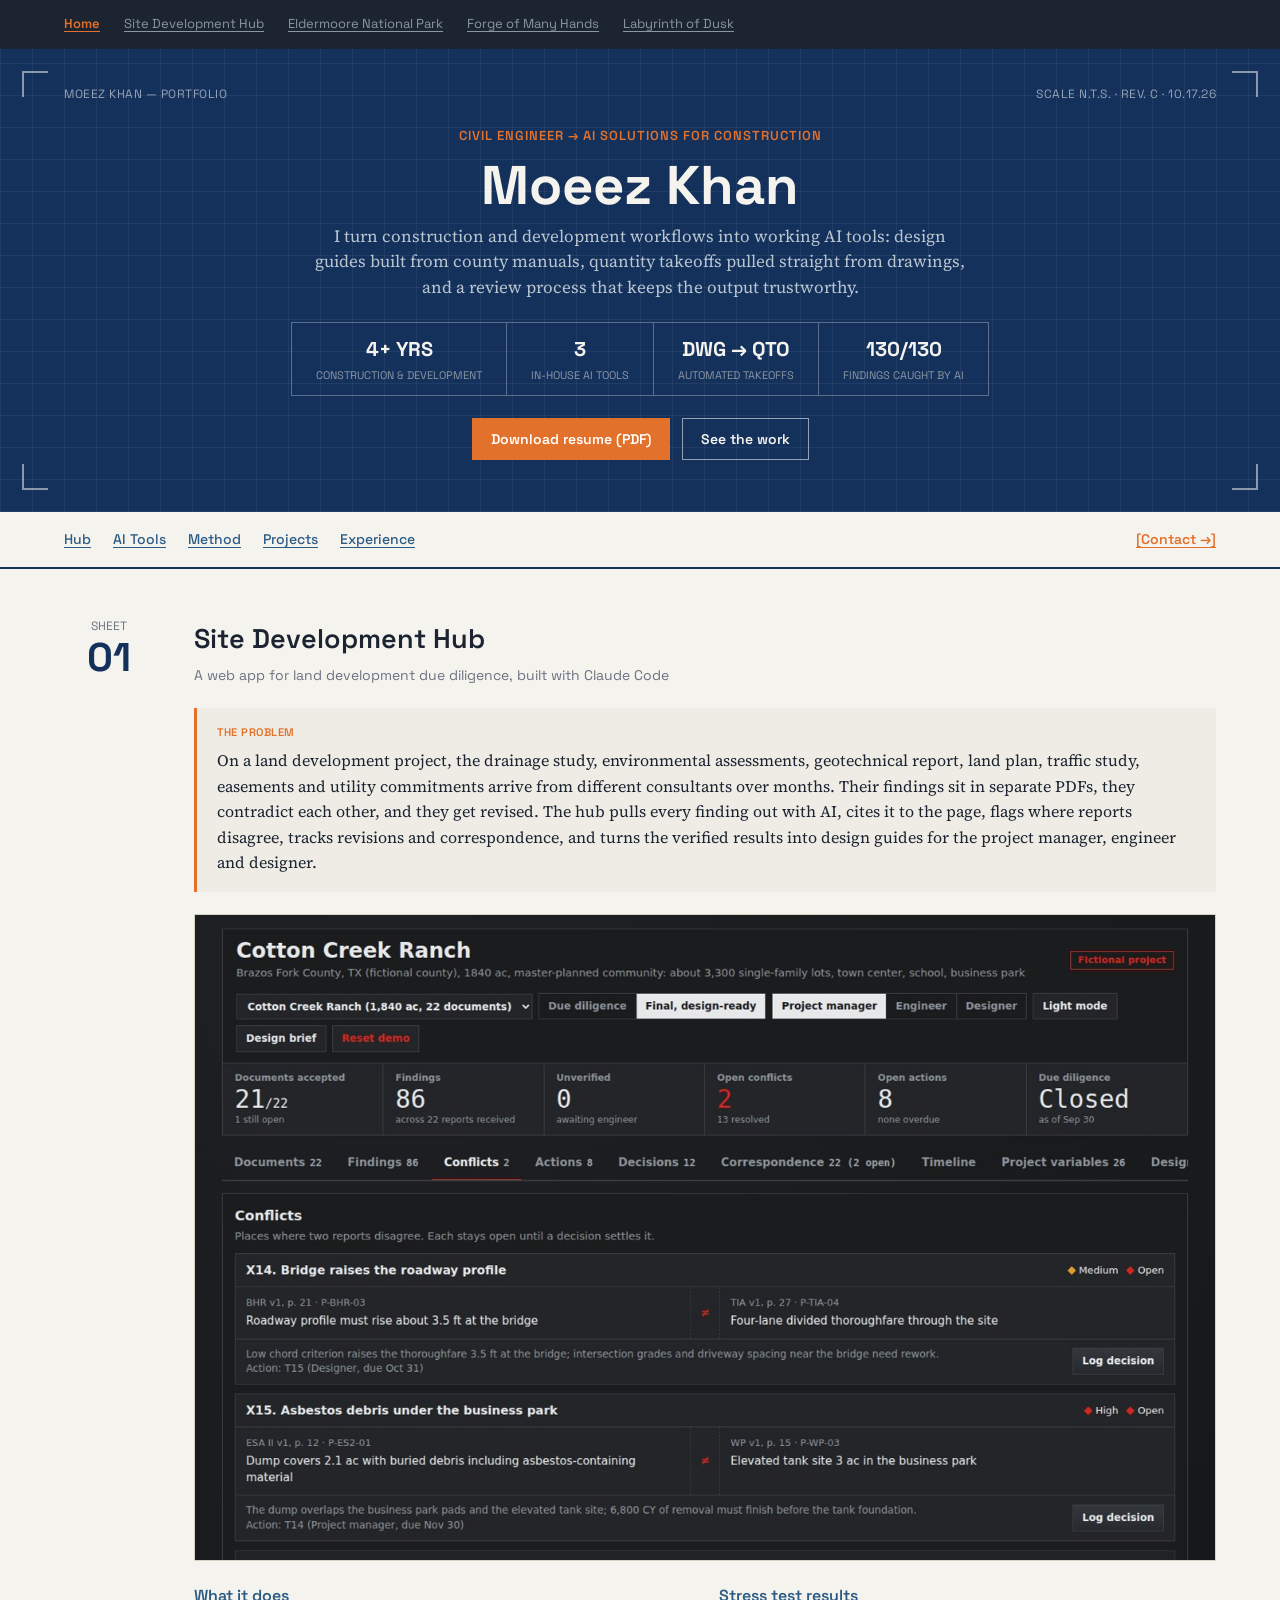
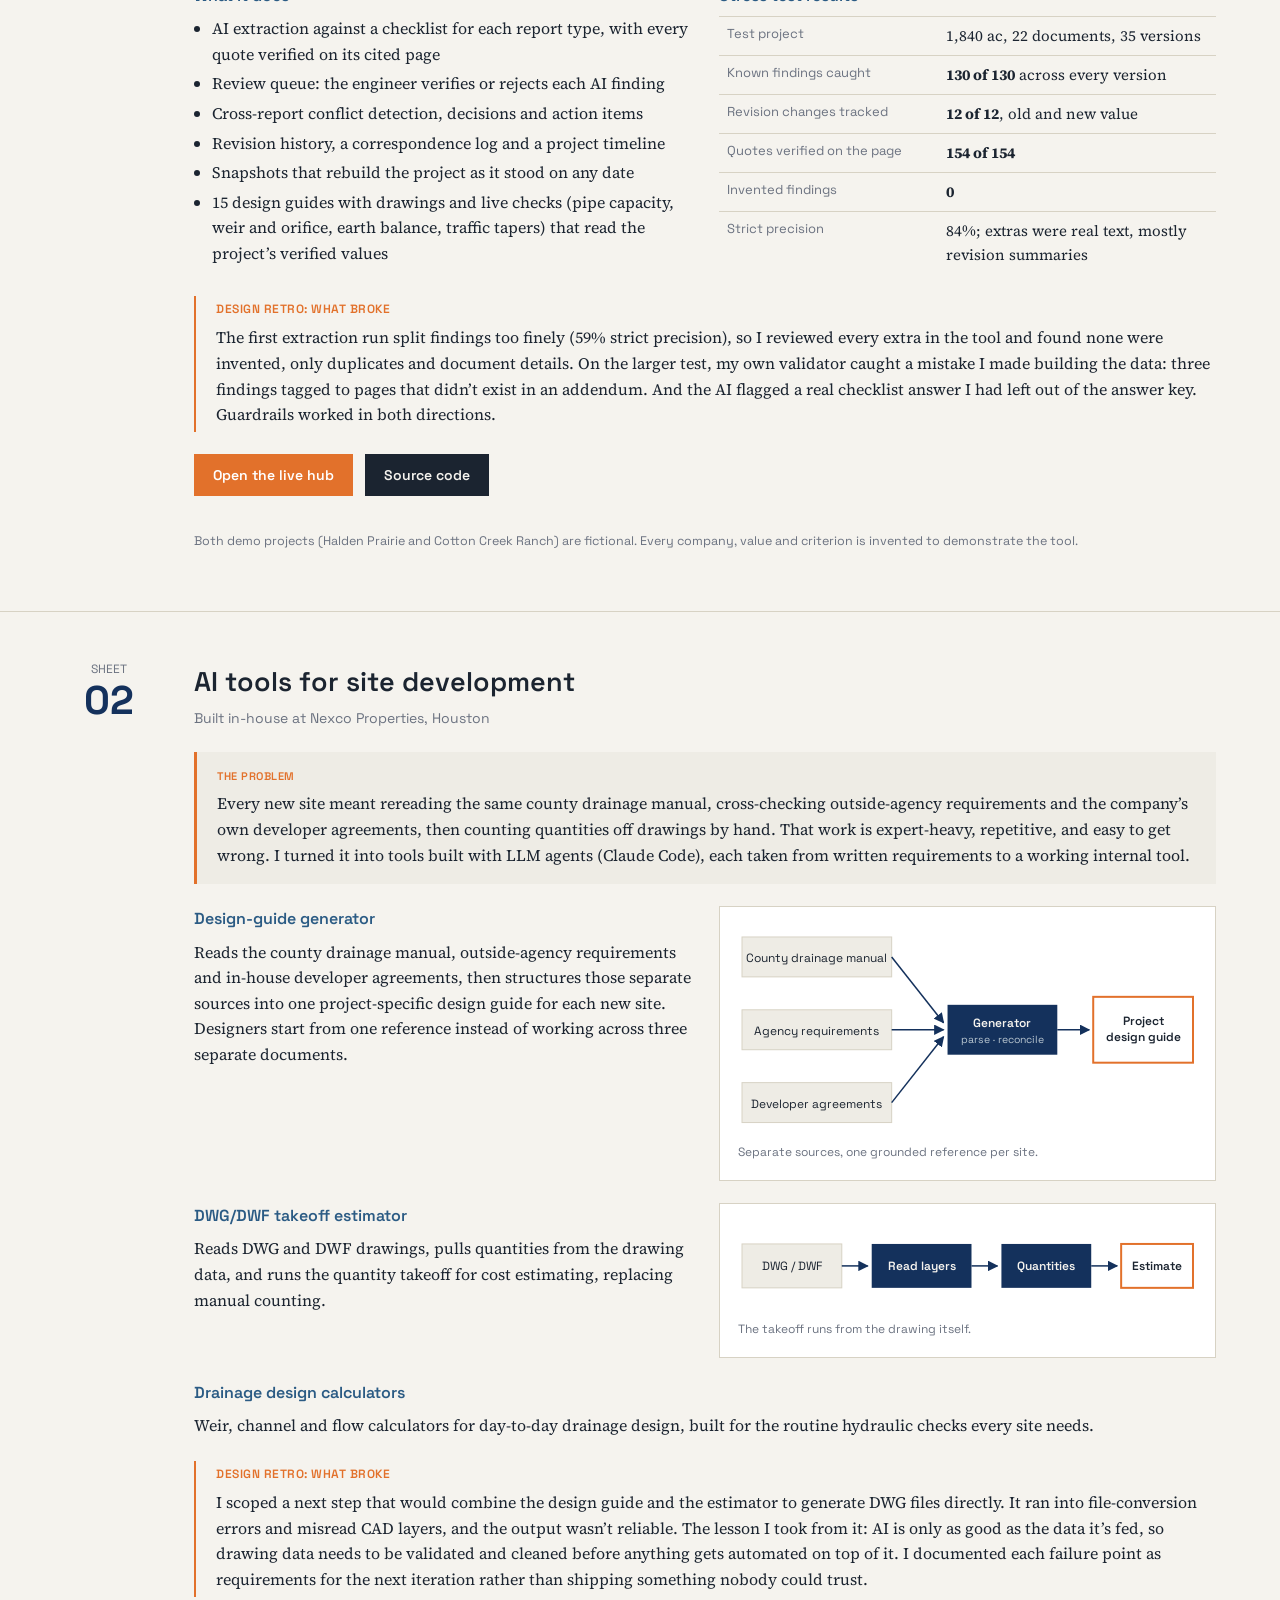
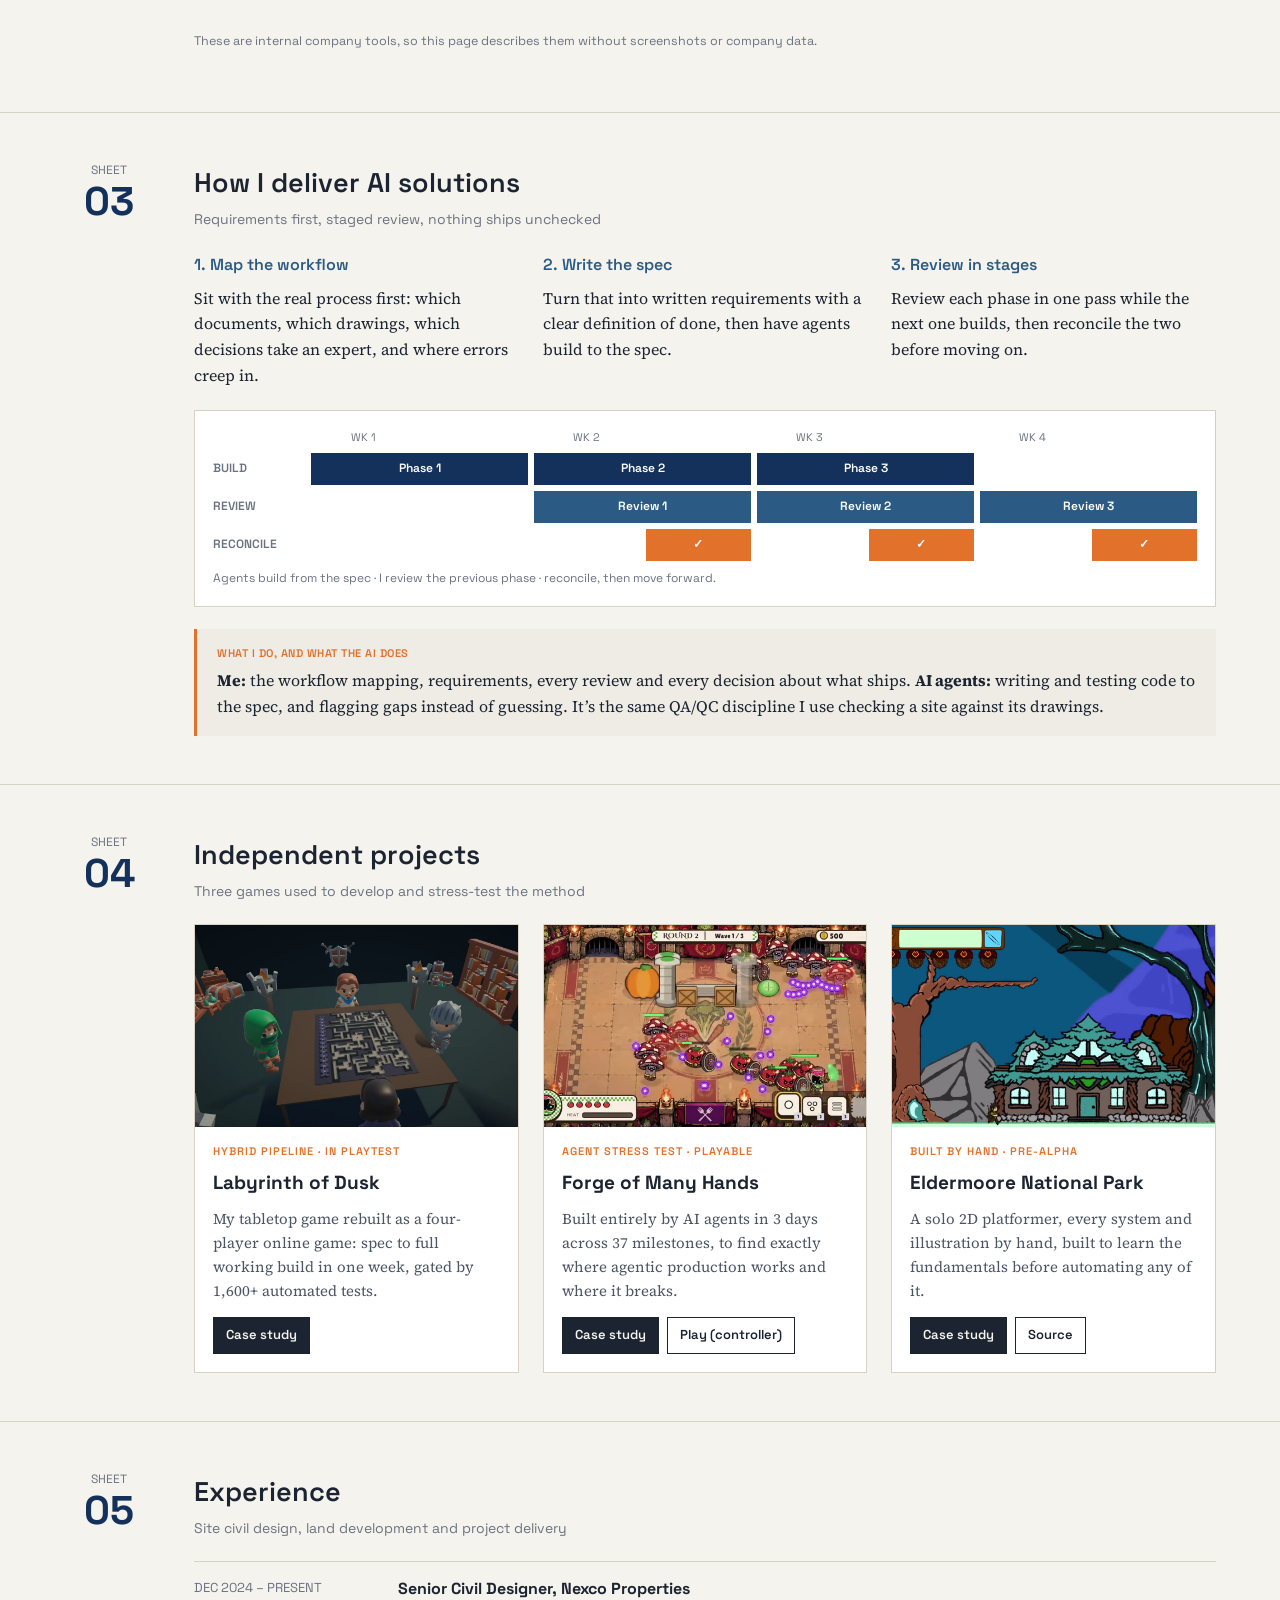
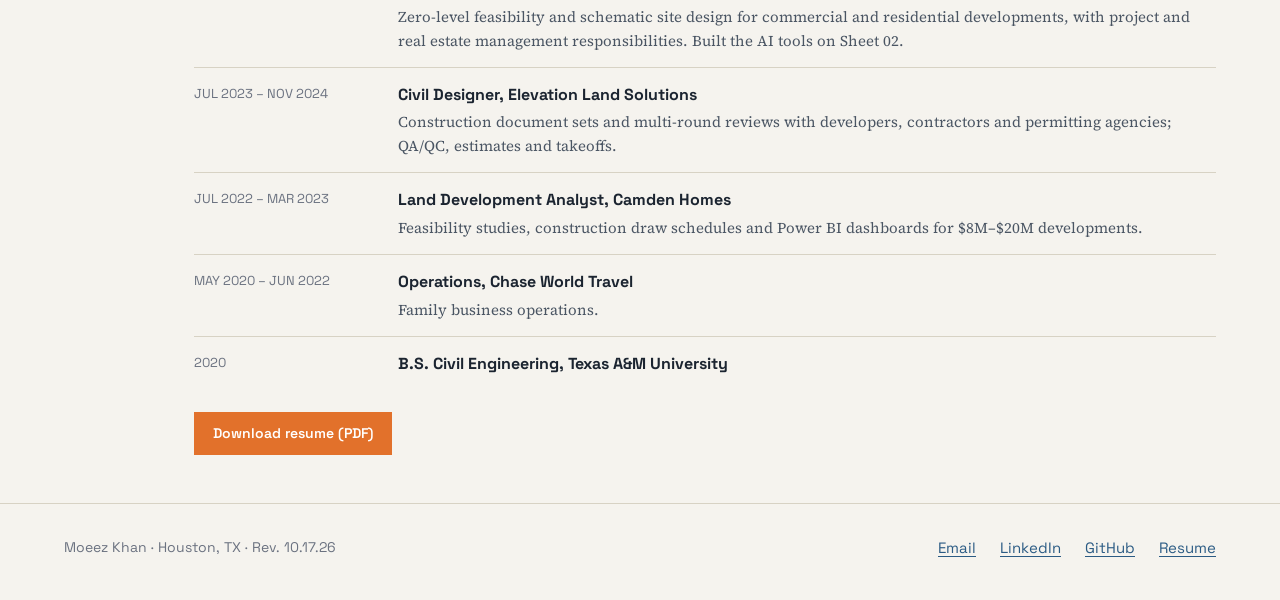
==== commit 7addc571: "Add files via upload" ====
--- a/index.html
+++ b/index.html
@@ -318,7 +318,7 @@
               <div class="eyebrow mono">AGENT STRESS TEST · PLAYABLE</div>
               <h3>Forge of Many Hands</h3>
               <p>Built entirely by AI agents in 3 days across 37 milestones, to find exactly where agentic production works and where it breaks.</p>
-              <div class="row"><a class="btn ink" href="forge/index.html">Case study</a><a class="btn out" href="https://moeezkhan0025-bit.itch.io/a-forge-of-many-hands" target="_blank" rel="noopener">Play</a></div>
+              <div class="row"><a class="btn ink" href="forge/index.html">Case study</a><a class="btn out" href="https://moeezkhan0025-bit.itch.io/a-forge-of-many-hands" target="_blank" rel="noopener">Play (controller)</a></div>
             </div>
           </article>
           <article class="card">
